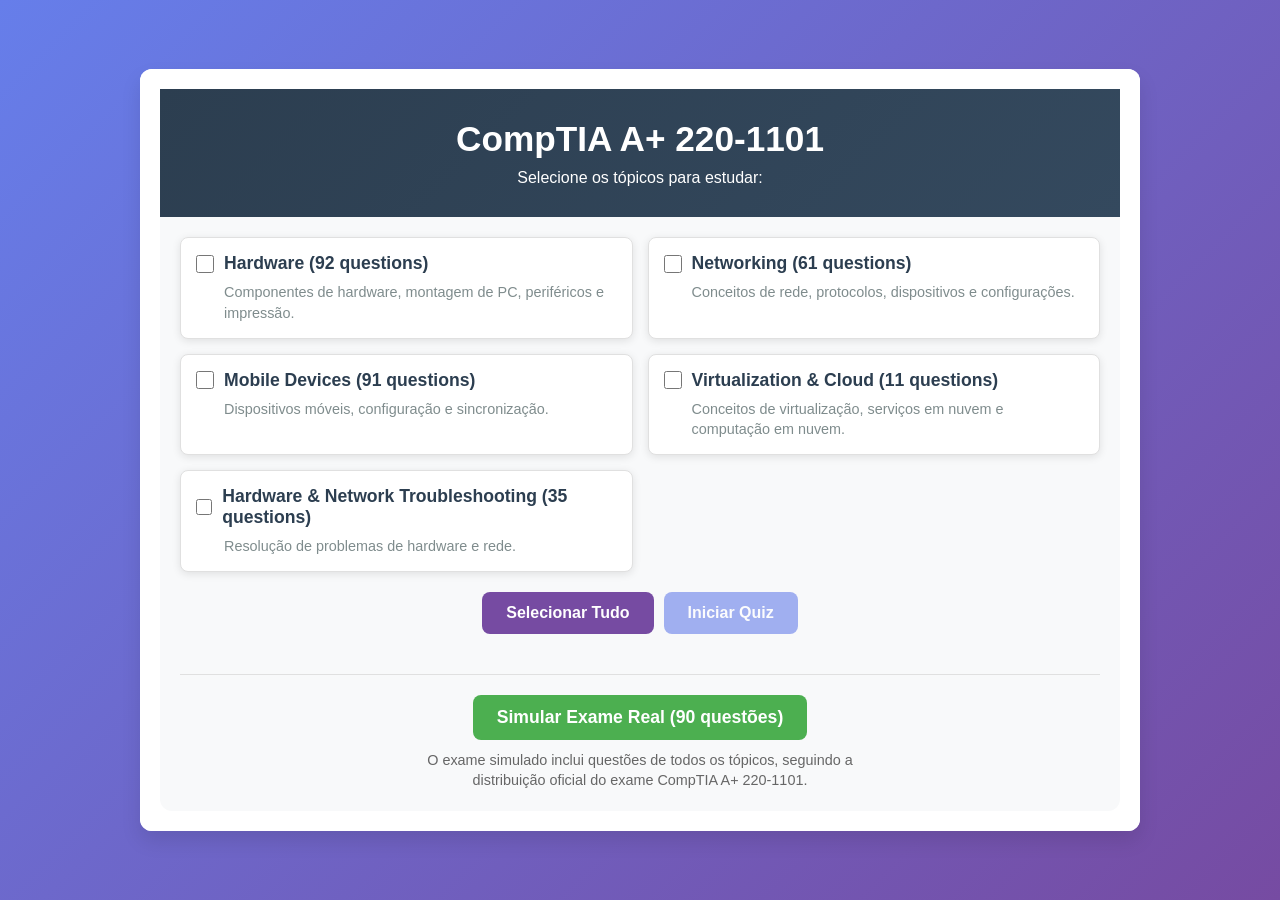
==== 1101/quiz.html @ 277ff4e8 "Merge b0ba4680036366b77dcb48c4faefc765f26cca12 into 70f7b98e5fa635a32f9097923a80d94984656533" ====
<!DOCTYPE html>
<html lang="pt">
<head>
    <meta charset="UTF-8">
    <meta name="viewport" content="width=device-width, initial-scale=1.0">
    <title>CompTIA A+ 220-1101 Study</title>
    <link rel="stylesheet" href="../css/quiz.css">
    <link rel="stylesheet" href="../css/styles.css">
</head>
<body>
    <div class="container">
        <!-- Start Screen -->
        <div id="startScreen" class="screen active">
            <div class="header">
                <h1>CompTIA A+ 220-1101</h1>
                <p>Selecione os tópicos para estudar:</p>
            </div>
            <div class="menu">
                <div class="topic-list" id="topicList">
                    <!-- Topics will be populated by JavaScript -->
                </div>
                <div class="actions">
                    <div class="quiz-mode-selector">
                        <button id="selectAllBtn" class="btn btn-secondary">Selecionar Tudo</button>
                        <button id="startBtn" class="btn btn-primary">Iniciar Quiz</button>
                    </div>
                    <div class="real-exam-container">
                        <button id="realExamBtn" class="btn btn-primary btn-real-exam">Simular Exame Real (90 questões)</button>
                        <p class="exam-info">O exame simulado inclui questões de todos os tópicos, seguindo a distribuição oficial do exame CompTIA A+ 220-1101.</p>
                    </div>
                </div>
            </div>
        </div>

        <!-- Quiz Screen -->
        <div id="quizScreen" class="screen quiz-container">
            <div class="quiz-header">
                <div class="quiz-progress">
                    <span id="currentQ">1</span> / <span id="totalQ">10</span>
                </div>
                <div id="time-remaining" class="timer" style="display: none;">
                    <span>⏱️</span> <span id="timer-display">90:00</span>
                </div>
                <button id="menuBtn" class="btn btn-outline">Menu</button>
            </div>
            
            <div class="progress-bar">
                <div class="progress-fill" id="progressFill"></div>
            </div>
            
            <div class="question-container">
                <div class="question-text" id="qText"></div>
                <ul class="options" id="optionsList"></ul>
                
                <div class="result-message" id="resultMsg"></div>
                
                <div class="explanation" id="explanation">
                    <h3>Explicação:</h3>
                    <p id="explText"></p>
                </div>
                
                <div class="quiz-navigation">
                    <button id="prevBtn" class="btn btn-outline" disabled>Anterior</button>
                    <div>
                        <span id="correctCount">0</span> corretas
                        <span style="margin: 0 10px;">•</span>
                        <span id="accuracy">0%</span> de precisão
                    </div>
                    <button id="submitBtn" class="btn btn-primary">Submeter</button>
                    <button id="nextBtn" class="btn btn-primary" style="display: none;">Próxima</button>
                </div>
            </div>
        </div>
        
        <!-- Loading Screen -->
        <div id="loadingScreen" class="screen" style="display: none; text-align: center; padding: 50px 20px;">
            <h2>Carregando perguntas...</h2>
            <p>Por favor, aguarde enquanto preparamos seu questionário.</p>
            <div class="loading-spinner">
                <div class="spinner"></div>
            </div>
        </div>
        
        <!-- Result Screen -->
        <div id="resultScreen" class="screen" style="display: none; text-align: center; padding: 30px 20px;">
            <h2>Resultado do Questionário</h2>
            <div class="result-summary">
                <div class="score-circle">
                    <span id="score">0</span>%
                </div>
                <p class="result-text">Você acertou <span id="correctAnswers">0</span> de <span id="totalQuestions">0</span> perguntas</p>
                <p class="result-percentage"><span id="percentage">0</span>% de acerto</p>
            </div>
            <div class="result-actions">
                <button id="reviewBtn" class="btn btn-outline">Revisar Respostas</button>
                <button id="restartBtn" class="btn btn-primary">Fazer Novamente</button>
                <button id="backToMenuBtn" class="btn btn-secondary">Voltar ao Menu</button>
            </div>
        </div>
    </div>

    <script type="module" src="../js/quiz-app-fixed-v3.js?v=1.0.2"></script>
    <style>
        .actions {
            display: flex;
            flex-direction: column;
            gap: 20px;
            margin-top: 20px;
        }
        .quiz-mode-selector {
            display: flex;
            gap: 10px;
            justify-content: center;
            flex-wrap: wrap;
        }
        .real-exam-container {
            text-align: center;
            margin-top: 20px;
            padding-top: 20px;
            border-top: 1px solid #e0e0e0;
        }
        .btn-real-exam {
            background-color: #4CAF50;
            font-weight: bold;
            font-size: 1.1em;
            padding: 12px 24px;
        }
        .exam-info {
            margin-top: 10px;
            font-size: 0.9em;
            color: #666;
            max-width: 500px;
            margin-left: auto;
            margin-right: auto;
            line-height: 1.4;
        }
        
        .error-container {
            max-width: 800px;
            margin: 50px auto;
            padding: 20px;
            background-color: #ffebee;
            border: 1px solid #ef9a9a;
            border-radius: 4px;
            color: #c62828;
        }
        .error-container h1 {
            color: #c62828;
        }
    </style>
</body>
</html>
---- css/quiz.css ----
/* Screen management */
.screen {
    display: none;
    width: 100%;
    opacity: 0;
    transition: opacity 0.3s ease-in-out;
    position: absolute;
    top: 0;
    left: 0;
    right: 0;
    padding: 20px;
    min-height: 100%;
    background: white;
}

.screen.active {
    display: block;
    opacity: 1;
    position: relative;
}

/* Ensure only active screen is displayed */
.screen:not(.active) {
  display: none !important;
}

/* Loading screen */
#loadingScreen {
    display: flex;
    flex-direction: column;
    justify-content: center;
    align-items: center;
    min-height: 400px;
    text-align: center;
}

.loading-spinner {
    width: 50px;
    height: 50px;
    margin: 20px 0;
    position: relative;
}

.spinner {
    width: 100%;
    height: 100%;
    border: 5px solid #f3f3f3;
    border-top: 5px solid #667eea;
    border-radius: 50%;
    animation: spin 1s linear infinite;
}

@keyframes spin {
    0% { transform: rotate(0deg); }
    100% { transform: rotate(360deg); }
}
:root {
  --main-bg: linear-gradient(135deg, #667eea, #764ba2);
  --header-bg: linear-gradient(135deg, #2c3e50, #34495e);
  --menu-bg: #f8f9fa;
  --quiz-bg: #fff;
  --primary: #667eea;
  --secondary: #764ba2;
  --correct: #00b894;
  --incorrect: #e17055;
  --shadow: 0 20px 40px rgba(0,0,0,.09);
  --radius: 18px;
  --focus: 0 0 0 3px #667eea55;
}

* {
  margin: 0;
  padding: 0;
  box-sizing: border-box;
  font-family: -apple-system, BlinkMacSystemFont, 'Segoe UI', Roboto, Oxygen, Ubuntu, Cantarell, sans-serif;
}

body {
  background: var(--main-bg);
  min-height: 100vh;
  padding: 20px;
  display: flex;
  justify-content: center;
  align-items: center;
}

.container {
  width: 100%;
  max-width: 1000px;
  background: var(--quiz-bg);
  border-radius: var(--radius);
  box-shadow: var(--shadow);
  overflow: hidden;
}

.header {
  background: var(--header-bg);
  color: white;
  padding: 20px;
  text-align: center;
  position: relative;
}

.menu {
  background: var(--menu-bg);
  padding: 20px;
  border-radius: 0 0 var(--radius) var(--radius);
}

.topic-list {
  display: grid;
  grid-template-columns: repeat(auto-fill, minmax(300px, 1fr));
  gap: 15px;
  margin-bottom: 20px;
}

.topic-item {
  background: white;
  border-radius: 8px;
  padding: 15px;
  box-shadow: 0 2px 8px rgba(0, 0, 0, 0.1);
  transition: transform 0.2s, box-shadow 0.2s;
  border: 1px solid #e0e0e0;
}

.topic-item:hover {
  transform: translateY(-2px);
  box-shadow: 0 4px 12px rgba(0, 0, 0, 0.15);
  border-color: var(--primary);
}

.topic-header {
  display: flex;
  align-items: center;
  margin-bottom: 8px;
}

.topic-header input[type="checkbox"] {
  margin-right: 10px;
  width: 18px;
  height: 18px;
  cursor: pointer;
}

.topic-header label {
  font-weight: 600;
  font-size: 1.1em;
  color: #2c3e50;
  cursor: pointer;
  margin: 0;
}

.topic-description {
  color: #7f8c8d;
  font-size: 0.9em;
  margin: 8px 0 0 28px;
  line-height: 1.4;
}

.actions {
  display: flex;
  justify-content: space-between;
  margin-top: 20px;
  gap: 10px;
}

.btn {
  padding: 12px 24px;
  border: none;
  border-radius: 8px;
  font-weight: 600;
  cursor: pointer;
  transition: all 0.2s;
  font-size: 16px;
  display: inline-flex;
  align-items: center;
  justify-content: center;
  gap: 8px;
}

.btn-primary {
  background: var(--primary);
  color: white;
}

.btn-secondary {
  background: var(--secondary);
  color: white;
}

.btn-outline {
  background: transparent;
  border: 1px solid var(--primary);
  color: var(--primary);
}

.btn-outline:hover {
  background: rgba(102, 126, 234, 0.1);
}

.btn-primary:hover {
  background: #5a6fd4;
  transform: translateY(-1px);
}

.btn-secondary:hover {
  background: #6a3d9a;
  transform: translateY(-1px);
}

.btn:active {
  transform: translateY(1px);
}

.btn:disabled {
  opacity: 0.6;
  cursor: not-allowed;
}

/* Quiz Screen */
.quiz-container {
  display: none;
  flex-direction: column;
  padding: 20px;
  max-width: 800px;
  margin: 0 auto;
}

.quiz-container.active {
  display: flex !important;
}

.quiz-header {
  display: flex;
  justify-content: space-between;
  align-items: center;
  margin-bottom: 20px;
}

.quiz-progress {
  display: flex;
  align-items: center;
  gap: 10px;
  font-weight: 600;
}

.progress-bar {
  background: #ecf0f1;
  height: 10px;
  border-radius: 5px;
  margin: 10px 0;
  overflow: hidden;
}

.progress-fill {
  height: 100%;
  background: var(--primary);
  width: 0%;
  transition: width 0.3s ease;
}

.question-container {
  background: white;
  border-radius: var(--radius);
  padding: 25px;
  margin-bottom: 20px;
  box-shadow: 0 4px 6px rgba(0,0,0,0.05);
}

.question-text {
  font-size: 20px;
  font-weight: 500;
  margin-bottom: 20px;
  line-height: 1.5;
}

.options {
  list-style: none;
  margin: 0;
  padding: 0;
}

.option {
  padding: 15px;
  margin-bottom: 10px;
  background: #f8f9fa;
  border-radius: 8px;
  cursor: pointer;
  transition: all 0.2s;
  border: 1px solid #e0e0e0;
}

.option:hover {
  background: #f1f3f5;
  border-color: var(--primary);
}

.option input[type="checkbox"],
.option input[type="radio"] {
  margin-right: 10px;
  cursor: pointer;
}

/* Result Message */
.result-message {
  padding: 15px;
  margin: 15px 0;
  border-radius: 8px;
  text-align: center;
  font-weight: 600;
  display: none;
}

.result-correct {
  background: #e8f5e9;
  color: #00c853;
  border: 1px solid #a5d6a7;
}

.result-incorrect {
  background: #ffebee;
  color: #f44336;
  border: 1px solid #ef9a9a;
}

/* Explanation */
.explanation {
  background: #f8f9fa;
  border-radius: 8px;
  padding: 15px;
  margin-top: 20px;
  border-left: 4px solid var(--primary);
}

/* Result Screen */
#resultScreen {
  text-align: center;
  padding: 40px 20px;
}

.result-summary {
  max-width: 500px;
  margin: 0 auto 30px;
  background: #f8f9fa;
  padding: 30px;
  border-radius: 12px;
  box-shadow: 0 4px 12px rgba(0,0,0,0.05);
}

.score-circle {
  width: 150px;
  height: 150px;
  border-radius: 50%;
  background: white;
  display: flex;
  align-items: center;
  justify-content: center;
  margin: 0 auto 20px;
  font-size: 2.5em;
  font-weight: bold;
  color: #2c3e50;
  border: 8px solid #e0e0e0;
  position: relative;
}

.score-circle::after {
  content: '';
  position: absolute;
  top: -8px;
  left: -8px;
  right: -8px;
  bottom: -8px;
  border: 8px solid;
  border-color: var(--primary) var(--primary) var(--primary) transparent;
  border-radius: 50%;
  transform: rotate(45deg);
}

.result-text {
  font-size: 1.2em;
  color: #2c3e50;
  margin-bottom: 10px;
}

.result-percentage {
  font-size: 1.5em;
  font-weight: bold;
  color: var(--primary);
  margin-bottom: 20px;
}

.result-actions {
  display: flex;
  gap: 15px;
  justify-content: center;
  flex-wrap: wrap;
}

/* Responsive adjustments */
@media (max-width: 768px) {
  .topic-list {
    grid-template-columns: 1fr;
  }
  
  .result-actions {
    flex-direction: column;
    align-items: center;
  }
  
  .result-actions .btn {
    width: 100%;
    max-width: 300px;
  }
  
  .score-circle {
    width: 120px;
    height: 120px;
    font-size: 2em;
  }
}

/* Question styles */
.question-text {
  font-size: 1.3em;
  line-height: 1.5;
  margin-bottom: 25px;
  color: #2c3e50;
  font-weight: 500;
}

.options {
  list-style: none;
  margin: 0 0 20px;
  padding: 0;
}

.options li {
  margin-bottom: 12px;
  background: #f8f9fa;
  border-radius: 8px;
  transition: all 0.2s;
  border: 1px solid #e0e0e0;
}

.options li:hover {
  background: #f1f3f5;
}

.options input[type="radio"],
.options input[type="checkbox"] {
  display: none;
}

.options label {
  display: block;
  padding: 15px 20px;
  cursor: pointer;
  position: relative;
  padding-left: 50px;
  min-height: 24px;
  line-height: 1.4;
}

.options label::before {
  content: '';
  position: absolute;
  left: 15px;
  top: 50%;
  transform: translateY(-50%);
  width: 22px;
  height: 22px;
  border: 2px solid #ced4da;
  border-radius: 4px;
  transition: all 0.2s;
}

.options input[type="radio"] + label::before {
  border-radius: 50%;
}

.options input:checked + label::before {
  background-color: var(--primary);
  border-color: var(--primary);
}

.options input:checked + label::after {
  content: '';
  position: absolute;
  left: 20px;
  top: 11px;
  width: 6px;
  height: 12px;
  border: solid white;
  border-width: 0 2px 2px 0;
  transform: rotate(45deg) translateY(-50%);
}

.options input[type="radio"]:checked + label::after {
  width: 8px;
  height: 8px;
  background: white;
  border: none;
  border-radius: 50%;
  left: 22px;
  top: 50%;
  transform: translateY(-50%);
}

/* Feedback styles */
.correct-answer {
  background-color: rgba(0, 184, 148, 0.1) !important;
  border-color: var(--correct) !important;
}

.incorrect-answer {
  background-color: rgba(225, 112, 85, 0.1) !important;
  border-color: var(--incorrect) !important;
}

#resultMsg {
  font-weight: 600;
  font-size: 1.1em;
  margin: 15px 0;
  padding: 10px 15px;
  border-radius: 6px;
}

#resultMsg.correct {
  background-color: rgba(0, 184, 148, 0.1);
  color: #00684a;
}

#resultMsg.incorrect {
  background-color: rgba(225, 112, 85, 0.1);
  color: #c92a2a;
}

/* Progress bar */
.progress-bar {
  width: 100%;
  height: 8px;
  background-color: #e9ecef;
  border-radius: 4px;
  margin: 15px 0;
  overflow: hidden;
}

.progress-fill {
  height: 100%;
  background: var(--primary);
  width: 0%;
  transition: width 0.3s ease;
}

/* Quiz navigation */
.quiz-navigation {
  display: flex;
  justify-content: space-between;
  align-items: center;
  margin-top: 30px;
  padding-top: 20px;
  border-top: 1px solid #e9ecef;
}

.quiz-navigation > div {
  color: #6c757d;
  font-size: 0.95em;
}

/* Timer */
.timer {
  display: flex;
  align-items: center;
  gap: 5px;
  font-weight: 600;
  color: #2c3e50;
  background: #f8f9fa;
  padding: 5px 12px;
  border-radius: 20px;
  font-size: 0.95em;
}
.explanation h3 {
  margin-top: 0;
  margin-bottom: 10px;
  color: #2c3e50;
}

/* Quiz Navigation */
.quiz-navigation {
  display: flex;
  justify-content: space-between;
  margin-top: 20px;
}

/* Timer */
.timer {
  font-size: 1.1rem;
  font-weight: 600;
  color: #2c3e50;
  background: rgba(255, 255, 255, 0.2);
  padding: 5px 15px;
  border-radius: 20px;
  display: inline-flex;
  align-items: center;
  gap: 5px;
}

/* Active states */
.active {
  display: flex;
}

.show {
  display: block;
}

.correct {
  background: #e8f5e9 !important;
  border-color: #a5d6a7 !important;
}

.incorrect {
  background: #ffebee !important;
  border-color: #ef9a9a !important;
  opacity: 0.7;
}

/* Responsive */
@media (max-width: 768px) {
  .topic-list {
    grid-template-columns: 1fr;
  }
  
  .actions {
    flex-direction: column;
  }
  
  .btn {
    width: 100%;
  }
  
  .quiz-header {
    flex-direction: column;
    align-items: flex-start;
    gap: 10px;
  }
  
  .question-text {
    font-size: 18px;
  }
}
---- css/styles.css ----
/* Base styles */
:root {
    --main-bg: linear-gradient(135deg, #667eea, #764ba2);
    --header-bg: linear-gradient(135deg, #2c3e50, #34495e);
    --card-bg: #ffffff;
    --text-light: #ffffff;
    --text-dark: #2c3e50;
    --primary: #667eea;
    --secondary: #764ba2;
    --shadow: 0 10px 20px rgba(0,0,0,0.1);
    --radius: 12px;
}

* {
    margin: 0;
    padding: 0;
    box-sizing: border-box;
    font-family: -apple-system, BlinkMacSystemFont, 'Segoe UI', Roboto, Oxygen, Ubuntu, Cantarell, sans-serif;
}

body {
    background: var(--main-bg);
    min-height: 100vh;
    padding: 20px;
    display: flex;
    justify-content: center;
    align-items: center;
}

.container {
    width: 100%;
    max-width: 1000px;
    background: var(--card-bg);
    border-radius: var(--radius);
    box-shadow: var(--shadow);
    overflow: hidden;
}

.header {
    background: var(--header-bg);
    color: var(--text-light);
    padding: 30px;
    text-align: center;
}

.header h1 {
    font-size: 2.2rem;
    margin-bottom: 10px;
    font-weight: 600;
}

.subtitle {
    font-size: 1.2rem;
    opacity: 0.9;
}

.course-selection {
    display: grid;
    grid-template-columns: repeat(auto-fit, minmax(300px, 1fr));
    gap: 25px;
    padding: 30px;
}

.course-card {
    background: var(--card-bg);
    border: 1px solid #e0e0e0;
    border-radius: var(--radius);
    padding: 25px;
    cursor: pointer;
    transition: all 0.3s ease;
    box-shadow: 0 4px 6px rgba(0,0,0,0.05);
}

.course-card:hover {
    transform: translateY(-5px);
    box-shadow: 0 10px 20px rgba(0,0,0,0.1);
    border-color: var(--primary);
}

.course-card h2 {
    color: var(--primary);
    margin-bottom: 10px;
    font-size: 1.5rem;
}

.course-card p {
    color: #666;
    line-height: 1.5;
}

@media (max-width: 768px) {
    .course-selection {
        grid-template-columns: 1fr;
        padding: 20px;
    }
    
    .header {
        padding: 20px;
    }
    
    .header h1 {
        font-size: 1.8rem;
    }
}
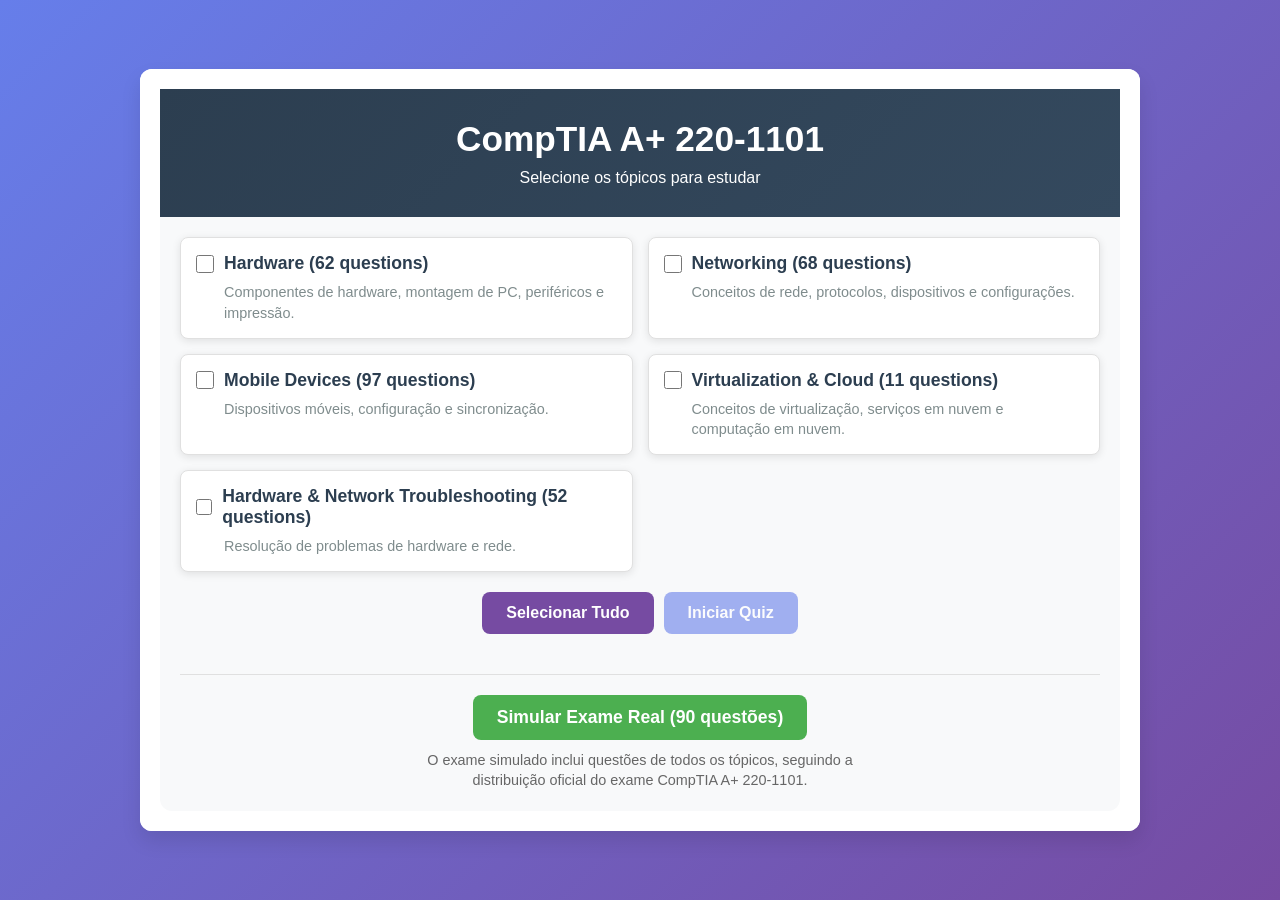
==== commit 31c724c8: "Merge 15cfc065db761de9d5a568848fc8b064ac35105f into 0522c72b682242534bb19c51cb85ca7143dfd3d5" ====
--- a/1101/quiz.html
+++ b/1101/quiz.html
@@ -13,7 +13,7 @@
         <div id="startScreen" class="screen active">
             <div class="header">
                 <h1>CompTIA A+ 220-1101</h1>
-                <p>Selecione os tópicos para estudar:</p>
+                <p>Selecione os tópicos para estudar</p>
             </div>
             <div class="menu">
                 <div class="topic-list" id="topicList">
